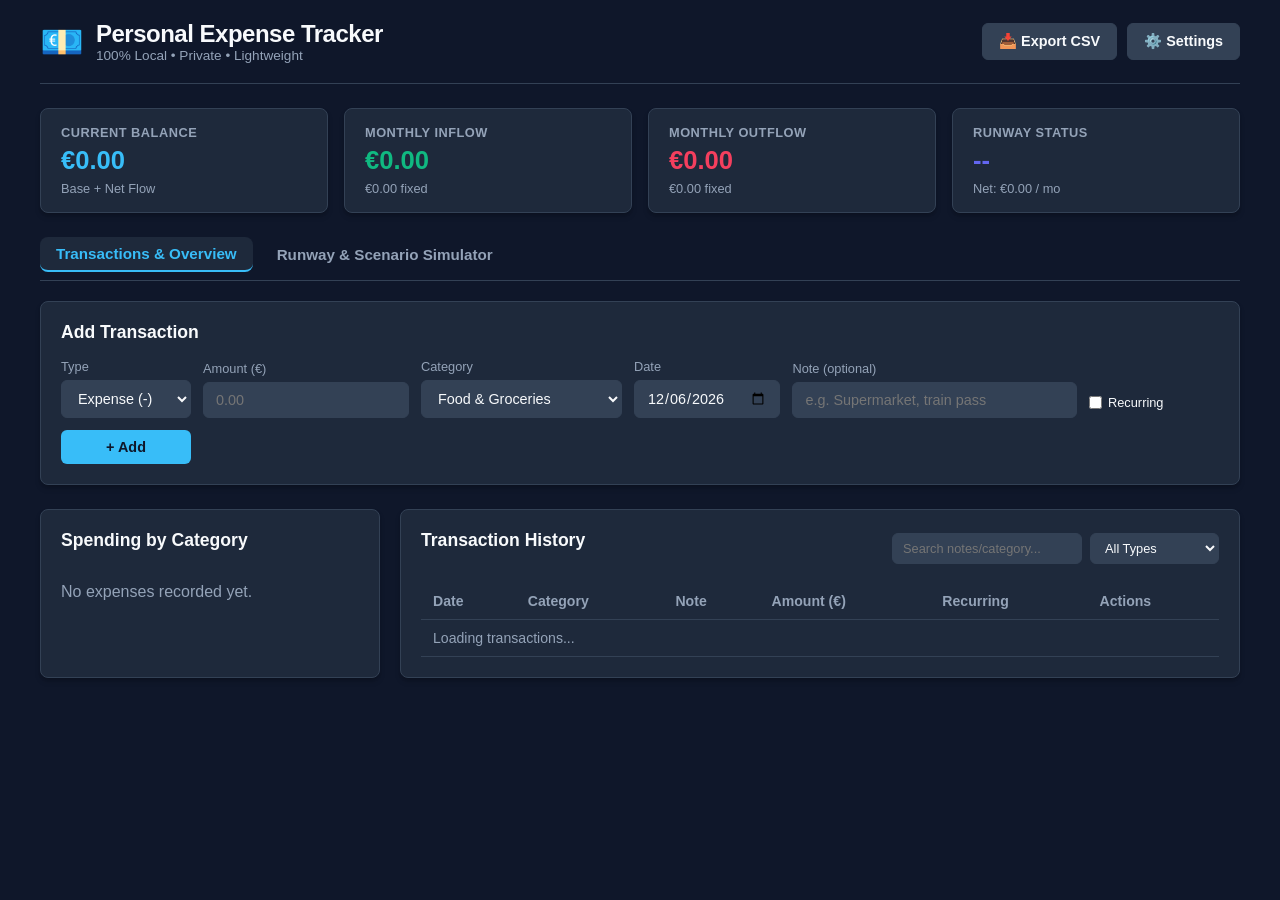
==== web/index.html @ 56f8baec "feat(ui): complete responsive single-page web app with scenario sliders and canvas charts" ====
<!DOCTYPE html>
<html lang="en">
<head>
  <meta charset="UTF-8">
  <meta name="viewport" content="width=device-width, initial-scale=1.0">
  <title>Personal Expense Tracker</title>
  <link rel="stylesheet" href="style.css">
</head>
<body>
  <div class="app-layout">
    <!-- Header -->
    <header class="app-header">
      <div class="logo-area">
        <span class="logo-icon">💶</span>
        <div>
          <h1>Personal Expense Tracker</h1>
          <p class="subtitle">100% Local • Private • Lightweight</p>
        </div>
      </div>
      <div class="header-actions">
        <button id="btn-export-csv" class="btn btn-secondary" title="Export transactions to CSV">📥 Export CSV</button>
        <button id="btn-settings-modal" class="btn btn-secondary" title="Initial balance and preferences">⚙️ Settings</button>
      </div>
    </header>

    <!-- Top KPI Cards -->
    <section class="kpi-grid">
      <div class="kpi-card">
        <div class="kpi-label">Current Balance</div>
        <div id="kpi-current-balance" class="kpi-value text-primary">€0.00</div>
        <div class="kpi-hint">Base + Net Flow</div>
      </div>
      <div class="kpi-card">
        <div class="kpi-label">Monthly Inflow</div>
        <div id="kpi-monthly-income" class="kpi-value text-success">€0.00</div>
        <div class="kpi-hint"><span id="kpi-recurring-income">€0.00</span> fixed</div>
      </div>
      <div class="kpi-card">
        <div class="kpi-label">Monthly Outflow</div>
        <div id="kpi-monthly-expense" class="kpi-value text-danger">€0.00</div>
        <div class="kpi-hint"><span id="kpi-recurring-expense">€0.00</span> fixed</div>
      </div>
      <div class="kpi-card">
        <div class="kpi-label">Runway Status</div>
        <div id="kpi-runway" class="kpi-value text-info">--</div>
        <div class="kpi-hint" id="kpi-net-flow">Net: €0.00 / mo</div>
      </div>
    </section>

    <!-- Navigation Tabs -->
    <nav class="nav-tabs">
      <button class="tab-btn active" data-tab="tab-ledger">Transactions & Overview</button>
      <button class="tab-btn" data-tab="tab-scenarios">Runway & Scenario Simulator</button>
    </nav>

    <!-- Tab 1: Ledger & Overview -->
    <main id="tab-ledger" class="tab-content active">
      <!-- Quick Add Form -->
      <section class="card quick-add-card">
        <h3>Add Transaction</h3>
        <form id="form-add-transaction" class="quick-add-form">
          <div class="form-group">
            <label for="tx-type">Type</label>
            <select id="tx-type" required>
              <option value="expense">Expense (-)</option>
              <option value="income">Income (+)</option>
            </select>
          </div>
          <div class="form-group">
            <label for="tx-amount">Amount (€)</label>
            <input type="number" id="tx-amount" step="0.01" min="0.01" placeholder="0.00" required>
          </div>
          <div class="form-group">
            <label for="tx-category">Category</label>
            <select id="tx-category" required>
              <option value="Food & Groceries">Food & Groceries</option>
              <option value="Housing & Rent">Housing & Rent</option>
              <option value="Utilities & Bills">Utilities & Bills</option>
              <option value="Transport & Mobility">Transport & Mobility</option>
              <option value="Leisure & Entertainment">Leisure & Entertainment</option>
              <option value="Health & Personal Care">Health & Personal Care</option>
              <option value="Shopping & Gadgets">Shopping & Gadgets</option>
              <option value="Salary & Wages">Salary & Wages</option>
              <option value="Side Income">Side Income</option>
              <option value="Other">Other</option>
            </select>
          </div>
          <div class="form-group">
            <label for="tx-date">Date</label>
            <input type="date" id="tx-date" required>
          </div>
          <div class="form-group flex-2">
            <label for="tx-note">Note (optional)</label>
            <input type="text" id="tx-note" placeholder="e.g. Supermarket, train pass">
          </div>
          <div class="form-group checkbox-group">
            <label for="tx-recurring">
              <input type="checkbox" id="tx-recurring"> Recurring
            </label>
          </div>
          <div class="form-group form-actions">
            <button type="submit" class="btn btn-primary">+ Add</button>
          </div>
        </form>
      </section>

      <!-- Visual Breakdown & Search -->
      <div class="dashboard-split">
        <section class="card breakdown-section">
          <div class="card-header">
            <h3>Spending by Category</h3>
          </div>
          <div id="category-bars" class="category-bars-container">
            <p class="text-muted">No expenses recorded yet.</p>
          </div>
        </section>

        <section class="card transactions-section">
          <div class="card-header flex-between">
            <h3>Transaction History</h3>
            <div class="table-filters">
              <input type="text" id="filter-search" placeholder="Search notes/category...">
              <select id="filter-type">
                <option value="">All Types</option>
                <option value="expense">Expenses Only</option>
                <option value="income">Income Only</option>
              </select>
            </div>
          </div>
          <div class="table-responsive">
            <table class="data-table">
              <thead>
                <tr>
                  <th>Date</th>
                  <th>Category</th>
                  <th>Note</th>
                  <th>Amount (€)</th>
                  <th>Recurring</th>
                  <th>Actions</th>
                </tr>
              </thead>
              <tbody id="transactions-table-body">
                <tr><td colspan="6" class="text-center text-muted">Loading transactions...</td></tr>
              </tbody>
            </table>
          </div>
        </section>
      </div>
    </main>

    <!-- Tab 2: Scenario & Prediction Simulator -->
    <main id="tab-scenarios" class="tab-content">
      <div class="scenario-layout">
        <!-- Controls Column -->
        <section class="card scenario-controls">
          <h3>Scenario "What-If" Controls</h3>
          <p class="text-muted font-sm">Tweak variables to see how your runway and future net worth respond over time.</p>

          <div class="control-box">
            <div class="slider-header">
              <label for="slider-income">Income Change: <span id="val-income" class="badge">0%</span></label>
            </div>
            <input type="range" id="slider-income" min="-50" max="50" step="5" value="0">
            <span class="range-hint">-50% (Job loss/cut) to +50% (Raise/Side project)</span>
          </div>

          <div class="control-box">
            <div class="slider-header">
              <label for="slider-fixed">Fixed Cost Adjustment: <span id="val-fixed" class="badge">€0</span></label>
            </div>
            <input type="range" id="slider-fixed" min="-500" max="1000" step="50" value="0">
            <span class="range-hint">-€500 (cheaper flat) to +€1,000 (rent rise/extra loans)</span>
          </div>

          <div class="control-box">
            <div class="slider-header">
              <label for="slider-variable">Discretionary Spending Change: <span id="val-variable" class="badge">0%</span></label>
            </div>
            <input type="range" id="slider-variable" min="-100" max="100" step="10" value="0">
            <span class="range-hint">-100% (monk mode austerity) to +100% (lifestyle inflation)</span>
          </div>

          <div class="scenario-actions">
            <button id="btn-reset-scenarios" class="btn btn-secondary">↺ Reset Sliders</button>
          </div>
        </section>

        <!-- Projection Results Column -->
        <section class="card scenario-results">
          <h3>Future Balance Projections</h3>
          <div class="projection-cards">
            <div class="proj-card">
              <span class="proj-title">In 3 Months</span>
              <span id="proj-3m" class="proj-value">€0.00</span>
              <span id="proj-3m-delta" class="proj-delta font-sm"></span>
            </div>
            <div class="proj-card">
              <span class="proj-title">In 6 Months</span>
              <span id="proj-6m" class="proj-value">€0.00</span>
              <span id="proj-6m-delta" class="proj-delta font-sm"></span>
            </div>
            <div class="proj-card highlight">
              <span class="proj-title">In 12 Months</span>
              <span id="proj-12m" class="proj-value">€0.00</span>
              <span id="proj-12m-delta" class="proj-delta font-sm"></span>
            </div>
          </div>

          <div class="runway-insight-box">
            <h4>💡 Financial Insight</h4>
            <div id="scenario-insight-text" class="insight-text">
              Adjust sliders on the left to simulate personal scenarios.
            </div>
          </div>

          <!-- Pure Canvas Chart -->
          <div class="chart-container">
            <h4>12-Month Trajectory: Baseline vs. Scenario</h4>
            <canvas id="scenario-chart" width="700" height="260"></canvas>
            <div class="chart-legend">
              <span class="legend-item"><span class="legend-color baseline-color"></span> Baseline Forecast</span>
              <span class="legend-item"><span class="legend-color scenario-color"></span> Scenario Simulation</span>
            </div>
          </div>
        </section>
      </div>
    </main>

    <!-- Settings Modal -->
    <div id="modal-settings" class="modal-backdrop hidden">
      <div class="modal-dialog">
        <div class="modal-header">
          <h3>Personal Settings & Starting Balance</h3>
          <button id="btn-close-settings" class="btn-close">×</button>
        </div>
        <div class="modal-body">
          <form id="form-settings">
            <div class="form-group mb-3">
              <label for="setting-start-balance">Starting Bank / Cash Balance (€)</label>
              <input type="number" id="setting-start-balance" step="0.01" placeholder="0.00">
              <small class="text-muted">The initial balance you started tracking with.</small>
            </div>
            <div class="form-group mb-3">
              <label for="setting-target-reserve">Target Emergency Reserve (€)</label>
              <input type="number" id="setting-target-reserve" step="100" placeholder="5000.00">
              <small class="text-muted">Target safety cushion amount.</small>
            </div>
            <div class="modal-footer">
              <button type="button" id="btn-cancel-settings" class="btn btn-secondary">Cancel</button>
              <button type="submit" class="btn btn-primary">Save Settings</button>
            </div>
          </form>
        </div>
      </div>
    </div>

    <!-- Edit Transaction Modal -->
    <div id="modal-edit" class="modal-backdrop hidden">
      <div class="modal-dialog">
        <div class="modal-header">
          <h3>Edit Transaction</h3>
          <button id="btn-close-edit" class="btn-close">×</button>
        </div>
        <div class="modal-body">
          <form id="form-edit-transaction">
            <input type="hidden" id="edit-id">
            <div class="form-group mb-3">
              <label for="edit-type">Type</label>
              <select id="edit-type" required>
                <option value="expense">Expense (-)</option>
                <option value="income">Income (+)</option>
              </select>
            </div>
            <div class="form-group mb-3">
              <label for="edit-amount">Amount (€)</label>
              <input type="number" id="edit-amount" step="0.01" min="0.01" required>
            </div>
            <div class="form-group mb-3">
              <label for="edit-category">Category</label>
              <select id="edit-category" required>
                <option value="Food & Groceries">Food & Groceries</option>
                <option value="Housing & Rent">Housing & Rent</option>
                <option value="Utilities & Bills">Utilities & Bills</option>
                <option value="Transport & Mobility">Transport & Mobility</option>
                <option value="Leisure & Entertainment">Leisure & Entertainment</option>
                <option value="Health & Personal Care">Health & Personal Care</option>
                <option value="Shopping & Gadgets">Shopping & Gadgets</option>
                <option value="Salary & Wages">Salary & Wages</option>
                <option value="Side Income">Side Income</option>
                <option value="Other">Other</option>
              </select>
            </div>
            <div class="form-group mb-3">
              <label for="edit-date">Date</label>
              <input type="date" id="edit-date" required>
            </div>
            <div class="form-group mb-3">
              <label for="edit-note">Note</label>
              <input type="text" id="edit-note">
            </div>
            <div class="form-group mb-3">
              <label for="edit-recurring">
                <input type="checkbox" id="edit-recurring"> Recurring monthly item
              </label>
            </div>
            <div class="modal-footer">
              <button type="button" id="btn-cancel-edit" class="btn btn-secondary">Cancel</button>
              <button type="submit" class="btn btn-primary">Save Changes</button>
            </div>
          </form>
        </div>
      </div>
    </div>
  </div>

  <script src="app.js"></script>
</body>
</html>
---- web/style.css ----
:root {
  --bg-primary: #0f172a;
  --bg-card: #1e293b;
  --bg-input: #334155;
  --border-color: #334155;
  --text-main: #f8fafc;
  --text-muted: #94a3b8;
  --accent-primary: #38bdf8;
  --accent-hover: #0284c7;
  --color-success: #10b981;
  --color-danger: #f43f5e;
  --color-warning: #f59e0b;
  --color-info: #6366f1;
  --radius: 8px;
  --shadow: 0 4px 6px -1px rgba(0, 0, 0, 0.2), 0 2px 4px -2px rgba(0, 0, 0, 0.2);
}

* {
  box-sizing: border-box;
  margin: 0;
  padding: 0;
  font-family: -apple-system, BlinkMacSystemFont, "Segoe UI", Roboto, Helvetica, Arial, sans-serif;
}

body {
  background-color: var(--bg-primary);
  color: var(--text-main);
  min-height: 100vh;
  padding: 20px;
}

.app-layout {
  max-width: 1200px;
  margin: 0 auto;
}

/* Header */
.app-header {
  display: flex;
  justify-content: space-between;
  align-items: center;
  padding-bottom: 20px;
  border-bottom: 1px solid var(--border-color);
  margin-bottom: 24px;
}

.logo-area {
  display: flex;
  align-items: center;
  gap: 12px;
}

.logo-icon {
  font-size: 2.2rem;
}

.app-header h1 {
  font-size: 1.5rem;
  font-weight: 700;
  letter-spacing: -0.5px;
}

.subtitle {
  font-size: 0.85rem;
  color: var(--text-muted);
}

.header-actions {
  display: flex;
  gap: 10px;
}

/* KPI Cards */
.kpi-grid {
  display: grid;
  grid-template-columns: repeat(auto-fit, minmax(220px, 1fr));
  gap: 16px;
  margin-bottom: 24px;
}

.kpi-card {
  background: var(--bg-card);
  padding: 16px 20px;
  border-radius: var(--radius);
  border: 1px solid var(--border-color);
  box-shadow: var(--shadow);
}

.kpi-label {
  font-size: 0.8rem;
  text-transform: uppercase;
  color: var(--text-muted);
  font-weight: 600;
  letter-spacing: 0.5px;
}

.kpi-value {
  font-size: 1.6rem;
  font-weight: 700;
  margin: 6px 0;
}

.kpi-hint {
  font-size: 0.8rem;
  color: var(--text-muted);
}

/* Navigation Tabs */
.nav-tabs {
  display: flex;
  gap: 8px;
  margin-bottom: 20px;
  border-bottom: 1px solid var(--border-color);
  padding-bottom: 8px;
}

.tab-btn {
  background: transparent;
  border: none;
  color: var(--text-muted);
  font-size: 0.95rem;
  font-weight: 600;
  padding: 8px 16px;
  cursor: pointer;
  border-radius: var(--radius);
  transition: all 0.2s ease;
}

.tab-btn:hover {
  color: var(--text-main);
  background: var(--bg-card);
}

.tab-btn.active {
  color: var(--accent-primary);
  background: var(--bg-card);
  border-bottom: 2px solid var(--accent-primary);
}

.tab-content {
  display: none;
}

.tab-content.active {
  display: block;
}

/* Cards & Layout */
.card {
  background: var(--bg-card);
  border-radius: var(--radius);
  border: 1px solid var(--border-color);
  padding: 20px;
  margin-bottom: 24px;
  box-shadow: var(--shadow);
}

.card h3 {
  font-size: 1.1rem;
  margin-bottom: 16px;
}

/* Form Styles */
.quick-add-form {
  display: flex;
  flex-wrap: wrap;
  gap: 12px;
  align-items: flex-end;
}

.form-group {
  display: flex;
  flex-direction: column;
  gap: 6px;
  min-width: 130px;
}

.form-group.flex-2 {
  flex: 2;
  min-width: 200px;
}

.form-group label {
  font-size: 0.8rem;
  color: var(--text-muted);
  font-weight: 500;
}

input, select {
  background: var(--bg-input);
  border: 1px solid var(--border-color);
  color: var(--text-main);
  padding: 9px 12px;
  border-radius: 6px;
  font-size: 0.9rem;
  outline: none;
}

input:focus, select:focus {
  border-color: var(--accent-primary);
}

.checkbox-group {
  justify-content: center;
  padding-bottom: 8px;
}

.checkbox-group label {
  cursor: pointer;
  display: flex;
  align-items: center;
  gap: 6px;
  color: var(--text-main);
}

/* Buttons */
.btn {
  padding: 9px 16px;
  border-radius: 6px;
  font-weight: 600;
  font-size: 0.9rem;
  border: none;
  cursor: pointer;
  transition: all 0.15s ease;
}

.btn-primary {
  background: var(--accent-primary);
  color: #0f172a;
}

.btn-primary:hover {
  background: var(--accent-hover);
  color: #fff;
}

.btn-secondary {
  background: var(--bg-input);
  color: var(--text-main);
  border: 1px solid var(--border-color);
}

.btn-secondary:hover {
  background: #475569;
}

.btn-danger-sm {
  background: rgba(244, 63, 94, 0.15);
  color: var(--color-danger);
  border: 1px solid rgba(244, 63, 94, 0.3);
  padding: 4px 8px;
  font-size: 0.75rem;
  border-radius: 4px;
}

.btn-danger-sm:hover {
  background: var(--color-danger);
  color: #fff;
}

.btn-edit-sm {
  background: rgba(56, 189, 248, 0.15);
  color: var(--accent-primary);
  border: 1px solid rgba(56, 189, 248, 0.3);
  padding: 4px 8px;
  font-size: 0.75rem;
  border-radius: 4px;
  margin-right: 4px;
}

.btn-edit-sm:hover {
  background: var(--accent-primary);
  color: #0f172a;
}

/* Split layout */
.dashboard-split {
  display: grid;
  grid-template-columns: 340px 1fr;
  gap: 20px;
}

@media (max-width: 900px) {
  .dashboard-split {
    grid-template-columns: 1fr;
  }
}

.card-header {
  display: flex;
  align-items: center;
  justify-content: space-between;
  margin-bottom: 16px;
}

.table-filters {
  display: flex;
  gap: 8px;
}

.table-filters input, .table-filters select {
  font-size: 0.8rem;
  padding: 6px 10px;
}

/* Data Table */
.table-responsive {
  overflow-x: auto;
  max-height: 440px;
}

.data-table {
  width: 100%;
  border-collapse: collapse;
  font-size: 0.88rem;
}

.data-table th, .data-table td {
  padding: 10px 12px;
  text-align: left;
  border-bottom: 1px solid var(--border-color);
}

.data-table th {
  color: var(--text-muted);
  font-weight: 600;
  position: sticky;
  top: 0;
  background: var(--bg-card);
}

.category-badge {
  background: rgba(255, 255, 255, 0.08);
  padding: 2px 8px;
  border-radius: 12px;
  font-size: 0.78rem;
}

/* Category Progress Bars */
.category-bars-container {
  display: flex;
  flex-direction: column;
  gap: 12px;
}

.cat-bar-item {
  display: flex;
  flex-direction: column;
  gap: 4px;
}

.cat-bar-header {
  display: flex;
  justify-content: space-between;
  font-size: 0.82rem;
}

.cat-progress-bg {
  width: 100%;
  height: 8px;
  background: var(--bg-input);
  border-radius: 4px;
  overflow: hidden;
}

.cat-progress-fill {
  height: 100%;
  background: var(--accent-primary);
  border-radius: 4px;
}

/* Scenarios Tab */
.scenario-layout {
  display: grid;
  grid-template-columns: 360px 1fr;
  gap: 20px;
}

@media (max-width: 900px) {
  .scenario-layout {
    grid-template-columns: 1fr;
  }
}

.control-box {
  margin-bottom: 20px;
}

.slider-header {
  display: flex;
  justify-content: space-between;
  margin-bottom: 6px;
  font-size: 0.85rem;
}

.control-box input[type="range"] {
  width: 100%;
  cursor: pointer;
}

.range-hint {
  font-size: 0.75rem;
  color: var(--text-muted);
}

.badge {
  background: var(--accent-primary);
  color: #0f172a;
  padding: 2px 8px;
  border-radius: 10px;
  font-weight: bold;
}

.projection-cards {
  display: grid;
  grid-template-columns: repeat(3, 1fr);
  gap: 14px;
  margin-bottom: 20px;
}

.proj-card {
  background: var(--bg-input);
  padding: 14px;
  border-radius: var(--radius);
  display: flex;
  flex-direction: column;
  gap: 4px;
  text-align: center;
}

.proj-card.highlight {
  border: 1px solid var(--accent-primary);
}

.proj-title {
  font-size: 0.8rem;
  color: var(--text-muted);
  text-transform: uppercase;
}

.proj-value {
  font-size: 1.3rem;
  font-weight: 700;
}

.runway-insight-box {
  background: rgba(99, 102, 241, 0.1);
  border: 1px solid rgba(99, 102, 241, 0.3);
  padding: 14px;
  border-radius: var(--radius);
  margin-bottom: 20px;
}

.runway-insight-box h4 {
  font-size: 0.9rem;
  margin-bottom: 6px;
  color: var(--accent-primary);
}

.insight-text {
  font-size: 0.88rem;
  line-height: 1.4;
}

.chart-container {
  background: var(--bg-input);
  border-radius: var(--radius);
  padding: 16px;
  text-align: center;
}

.chart-legend {
  display: flex;
  justify-content: center;
  gap: 20px;
  margin-top: 10px;
  font-size: 0.82rem;
}

.legend-item {
  display: flex;
  align-items: center;
  gap: 6px;
}

.legend-color {
  width: 12px;
  height: 12px;
  border-radius: 2px;
}

.baseline-color {
  background: #94a3b8;
}

.scenario-color {
  background: var(--accent-primary);
}

/* Modals */
.modal-backdrop {
  position: fixed;
  inset: 0;
  background: rgba(0, 0, 0, 0.7);
  display: flex;
  align-items: center;
  justify-content: center;
  z-index: 100;
}

.modal-backdrop.hidden {
  display: none;
}

.modal-dialog {
  background: var(--bg-card);
  width: 100%;
  max-width: 460px;
  border-radius: var(--radius);
  border: 1px solid var(--border-color);
  padding: 24px;
}

.modal-header {
  display: flex;
  justify-content: space-between;
  align-items: center;
  margin-bottom: 16px;
}

.btn-close {
  background: transparent;
  border: none;
  font-size: 1.5rem;
  color: var(--text-muted);
  cursor: pointer;
}

.mb-3 {
  margin-bottom: 14px;
}

.modal-footer {
  display: flex;
  justify-content: flex-end;
  gap: 10px;
  margin-top: 20px;
}

/* Helpers */
.text-primary { color: var(--accent-primary); }
.text-success { color: var(--color-success); }
.text-danger { color: var(--color-danger); }
.text-info { color: var(--color-info); }
.text-muted { color: var(--text-muted); }
.text-center { text-align: center; }
.font-sm { font-size: 0.82rem; }
.flex-between { display: flex; justify-content: space-between; align-items: center; }
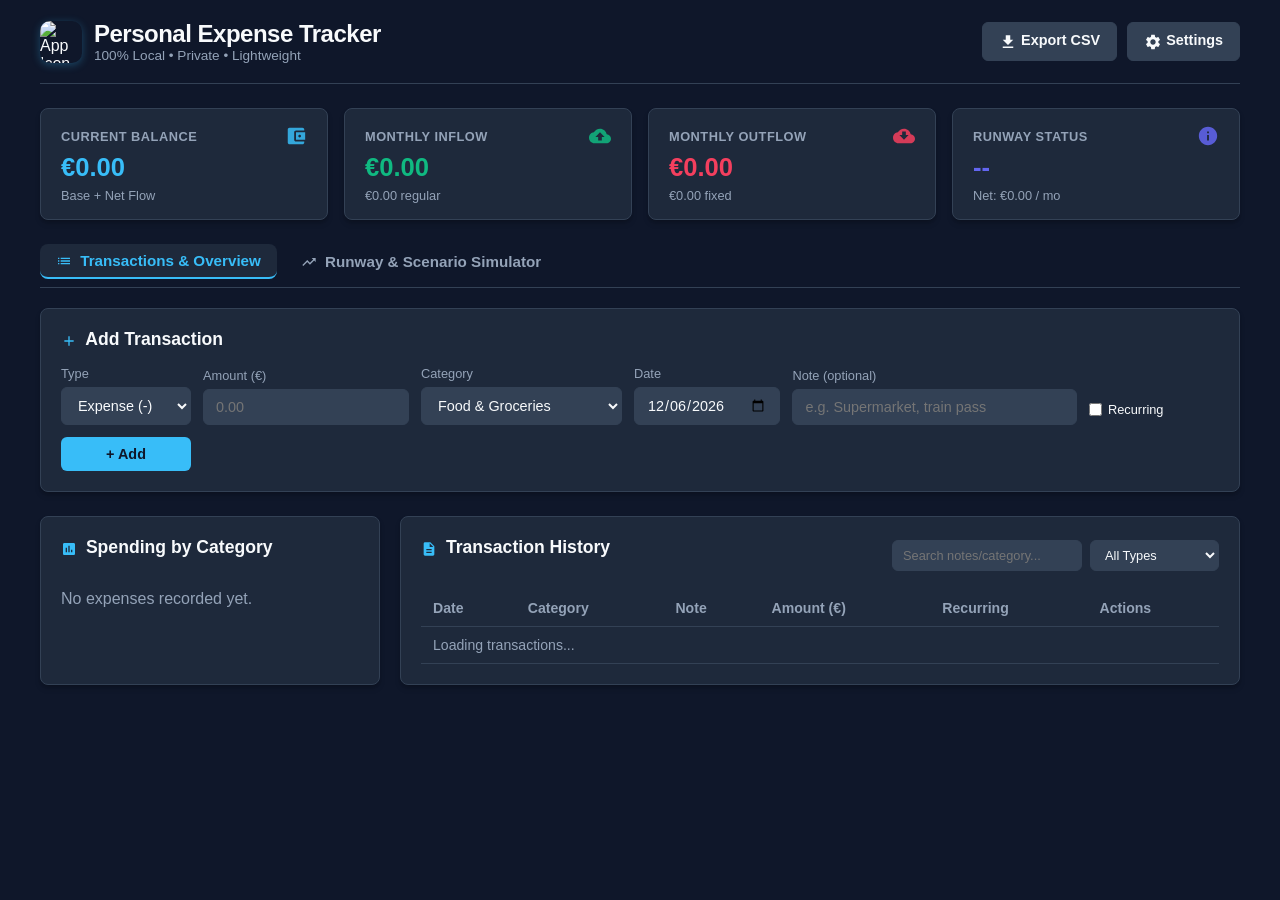
==== commit 8e864fb7: "feat(ui): add modern svg icons, branding logo, and exact salary simulation controls" ====
--- a/web/index.html
+++ b/web/index.html
@@ -4,6 +4,9 @@
   <meta charset="UTF-8">
   <meta name="viewport" content="width=device-width, initial-scale=1.0">
   <title>Personal Expense Tracker</title>
+  <link rel="icon" type="image/x-icon" href="/favicon.ico">
+  <link rel="icon" type="image/png" sizes="256x256" href="/icon.png">
+  <link rel="manifest" href="/manifest.json">
   <link rel="stylesheet" href="style.css">
 </head>
 <body>
@@ -11,37 +14,55 @@
     <!-- Header -->
     <header class="app-header">
       <div class="logo-area">
-        <span class="logo-icon">💶</span>
+        <img src="/icon.png" alt="App Icon" class="app-brand-logo">
         <div>
           <h1>Personal Expense Tracker</h1>
           <p class="subtitle">100% Local • Private • Lightweight</p>
         </div>
       </div>
       <div class="header-actions">
-        <button id="btn-export-csv" class="btn btn-secondary" title="Export transactions to CSV">📥 Export CSV</button>
-        <button id="btn-settings-modal" class="btn btn-secondary" title="Initial balance and preferences">⚙️ Settings</button>
+        <button id="btn-export-csv" class="btn btn-secondary" title="Export transactions to CSV">
+          <svg class="svg-icon" viewBox="0 0 24 24"><path fill="currentColor" d="M19 9h-4V3H9v6H5l7 7 7-7zM5 18v2h14v-2H5z"/></svg>
+          Export CSV
+        </button>
+        <button id="btn-settings-modal" class="btn btn-secondary" title="Initial balance and preferences">
+          <svg class="svg-icon" viewBox="0 0 24 24"><path fill="currentColor" d="M19.14 12.94c.04-.3.06-.61.06-.94 0-.32-.02-.64-.07-.94l2.03-1.58c.18-.14.23-.41.12-.61l-1.92-3.32c-.12-.22-.37-.29-.59-.22l-2.39.96c-.5-.38-1.03-.7-1.62-.94l-.36-2.54c-.04-.24-.24-.41-.48-.41h-3.84c-.24 0-.43.17-.47.41l-.36 2.54c-.59.24-1.13.57-1.62.94l-2.39-.96c-.22-.08-.47 0-.59.22L2.74 8.87c-.12.21-.08.47.12.61l2.03 1.58c-.05.3-.09.63-.09.94s.02.64.07.94l-2.03 1.58c-.18.14-.23.41-.12.61l1.92 3.32c.12.22.37.29.59.22l2.39-.96c.5.38 1.03.7 1.62.94l.36 2.54c.05.24.24.41.48.41h3.84c.24 0 .44-.17.47-.41l.36-2.54c.59-.24 1.13-.56 1.62-.94l2.39.96c.22.08.47 0 .59-.22l1.92-3.32c.12-.22.07-.47-.12-.61l-2.01-1.58zM12 15.6c-1.98 0-3.6-1.62-3.6-3.6s1.62-3.6 3.6-3.6 3.6 1.62 3.6 3.6-1.62 3.6-3.6 3.6z"/></svg>
+          Settings
+        </button>
       </div>
     </header>
 
     <!-- Top KPI Cards -->
     <section class="kpi-grid">
       <div class="kpi-card">
-        <div class="kpi-label">Current Balance</div>
+        <div class="kpi-top">
+          <span class="kpi-label">Current Balance</span>
+          <svg class="kpi-icon text-primary" viewBox="0 0 24 24"><path fill="currentColor" d="M21 18v1c0 1.1-.9 2-2 2H5c-1.11 0-2-.9-2-2V5c0-1.1.89-2 2-2h14c1.1 0 2 .9 2 2v1h-9c-1.11 0-2 .9-2 2v8c0 1.1.89 2 2 2h9zm-9-2h10V8H12v8zm4-2.5c-.83 0-1.5-.67-1.5-1.5s.67-1.5 1.5-1.5 1.5.67 1.5 1.5-.67 1.5-1.5 1.5z"/></svg>
+        </div>
         <div id="kpi-current-balance" class="kpi-value text-primary">€0.00</div>
         <div class="kpi-hint">Base + Net Flow</div>
       </div>
       <div class="kpi-card">
-        <div class="kpi-label">Monthly Inflow</div>
+        <div class="kpi-top">
+          <span class="kpi-label">Monthly Inflow</span>
+          <svg class="kpi-icon text-success" viewBox="0 0 24 24"><path fill="currentColor" d="M19.35 10.04C18.67 6.59 15.64 4 12 4 9.11 4 6.6 5.64 5.35 8.04 2.34 8.36 0 10.91 0 14c0 3.31 2.69 6 6 6h13c2.76 0 5-2.24 5-5 0-2.64-2.05-4.78-4.65-4.96zM14 13v4h-4v-4H7l5-5 5 5h-3z"/></svg>
+        </div>
         <div id="kpi-monthly-income" class="kpi-value text-success">€0.00</div>
-        <div class="kpi-hint"><span id="kpi-recurring-income">€0.00</span> fixed</div>
+        <div class="kpi-hint"><span id="kpi-recurring-income">€0.00</span> regular</div>
       </div>
       <div class="kpi-card">
-        <div class="kpi-label">Monthly Outflow</div>
+        <div class="kpi-top">
+          <span class="kpi-label">Monthly Outflow</span>
+          <svg class="kpi-icon text-danger" viewBox="0 0 24 24"><path fill="currentColor" d="M19.35 10.04C18.67 6.59 15.64 4 12 4 9.11 4 6.6 5.64 5.35 8.04 2.34 8.36 0 10.91 0 14c0 3.31 2.69 6 6 6h13c2.76 0 5-2.24 5-5 0-2.64-2.05-4.78-4.65-4.96zM10 11V7h4v4h3l-5 5-5-5h3z"/></svg>
+        </div>
         <div id="kpi-monthly-expense" class="kpi-value text-danger">€0.00</div>
         <div class="kpi-hint"><span id="kpi-recurring-expense">€0.00</span> fixed</div>
       </div>
       <div class="kpi-card">
-        <div class="kpi-label">Runway Status</div>
+        <div class="kpi-top">
+          <span class="kpi-label">Runway Status</span>
+          <svg class="kpi-icon text-info" viewBox="0 0 24 24"><path fill="currentColor" d="M12 2C6.48 2 2 6.48 2 12s4.48 10 10 10 10-4.48 10-10S17.52 2 12 2zm1 15h-2v-6h2v6zm0-8h-2V7h2v2z"/></svg>
+        </div>
         <div id="kpi-runway" class="kpi-value text-info">--</div>
         <div class="kpi-hint" id="kpi-net-flow">Net: €0.00 / mo</div>
       </div>
@@ -49,15 +70,24 @@
 
     <!-- Navigation Tabs -->
     <nav class="nav-tabs">
-      <button class="tab-btn active" data-tab="tab-ledger">Transactions & Overview</button>
-      <button class="tab-btn" data-tab="tab-scenarios">Runway & Scenario Simulator</button>
+      <button class="tab-btn active" data-tab="tab-ledger">
+        <svg class="svg-icon-sm" viewBox="0 0 24 24"><path fill="currentColor" d="M3 13h2v-2H3v2zm0 4h2v-2H3v2zm0-8h2V7H3v2zm4 4h14v-2H7v2zm0 4h14v-2H7v2zM7 7v2h14V7H7z"/></svg>
+        Transactions & Overview
+      </button>
+      <button class="tab-btn" data-tab="tab-scenarios">
+        <svg class="svg-icon-sm" viewBox="0 0 24 24"><path fill="currentColor" d="M16 6l2.29 2.29-4.88 4.88-4-4L2 16.59 3.41 18l6-6 4 4 6.3-6.29L22 12V6z"/></svg>
+        Runway & Scenario Simulator
+      </button>
     </nav>
 
     <!-- Tab 1: Ledger & Overview -->
     <main id="tab-ledger" class="tab-content active">
       <!-- Quick Add Form -->
       <section class="card quick-add-card">
-        <h3>Add Transaction</h3>
+        <h3>
+          <svg class="svg-icon-sm text-primary" viewBox="0 0 24 24"><path fill="currentColor" d="M19 13h-6v6h-2v-6H5v-2h6V5h2v6h6v2z"/></svg>
+          Add Transaction
+        </h3>
         <form id="form-add-transaction" class="quick-add-form">
           <div class="form-group">
             <label for="tx-type">Type</label>
@@ -108,7 +138,10 @@
       <div class="dashboard-split">
         <section class="card breakdown-section">
           <div class="card-header">
-            <h3>Spending by Category</h3>
+            <h3>
+              <svg class="svg-icon-sm text-primary" viewBox="0 0 24 24"><path fill="currentColor" d="M19 3H5c-1.1 0-2 .9-2 2v14c0 1.1.9 2 2 2h14c1.1 0 2-.9 2-2V5c0-1.1-.9-2-2-2zM9 17H7v-7h2v7zm4 0h-2V7h2v10zm4 0h-2v-4h2v4z"/></svg>
+              Spending by Category
+            </h3>
           </div>
           <div id="category-bars" class="category-bars-container">
             <p class="text-muted">No expenses recorded yet.</p>
@@ -117,7 +150,10 @@
 
         <section class="card transactions-section">
           <div class="card-header flex-between">
-            <h3>Transaction History</h3>
+            <h3>
+              <svg class="svg-icon-sm text-primary" viewBox="0 0 24 24"><path fill="currentColor" d="M14 2H6c-1.1 0-1.99.9-1.99 2L4 20c0 1.1.89 2 1.99 2H18c1.1 0 2-.9 2-2V8l-6-6zm2 16H8v-2h8v2zm0-4H8v-2h8v2zm-3-5V3.5L18.5 9H13z"/></svg>
+              Transaction History
+            </h3>
             <div class="table-filters">
               <input type="text" id="filter-search" placeholder="Search notes/category...">
               <select id="filter-type">
@@ -153,15 +189,25 @@
       <div class="scenario-layout">
         <!-- Controls Column -->
         <section class="card scenario-controls">
-          <h3>Scenario "What-If" Controls</h3>
-          <p class="text-muted font-sm">Tweak variables to see how your runway and future net worth respond over time.</p>
-
+          <h3>
+            <svg class="svg-icon-sm text-primary" viewBox="0 0 24 24"><path fill="currentColor" d="M3 17v2h6v-2H3zM3 5v2h10V5H3zm10 16v-2h8v-2h-8v-2h-2v6h2zM7 9v2H3v2h4v2h2V9H7zm14 4v-2H11v2h10zm-6-4h2V7h4V5h-4V3h-2v6z"/></svg>
+            Scenario "What-If" Controls
+          </h3>
+          <p class="text-muted font-sm">Simulate exact salary amounts and cost changes to predict your 12-month runway and savings.</p>
+
+          <!-- Exact Salary Input & Slider -->
           <div class="control-box">
             <div class="slider-header">
-              <label for="slider-income">Income Change: <span id="val-income" class="badge">0%</span></label>
-            </div>
-            <input type="range" id="slider-income" min="-50" max="50" step="5" value="0">
-            <span class="range-hint">-50% (Job loss/cut) to +50% (Raise/Side project)</span>
+              <label for="input-exact-salary">Target Monthly Salary (€):</label>
+              <span id="badge-salary-delta" class="badge">€0 / mo</span>
+            </div>
+            <div class="salary-input-row">
+              <input type="number" id="input-exact-salary" min="0" max="25000" step="50" placeholder="e.g. 3500">
+            </div>
+            <input type="range" id="slider-salary" min="0" max="10000" step="50" value="0">
+            <div class="baseline-note">
+              Baseline salary: <strong id="lbl-base-salary">€0.00</strong> / month
+            </div>
           </div>
 
           <div class="control-box">
@@ -169,7 +215,7 @@
               <label for="slider-fixed">Fixed Cost Adjustment: <span id="val-fixed" class="badge">€0</span></label>
             </div>
             <input type="range" id="slider-fixed" min="-500" max="1000" step="50" value="0">
-            <span class="range-hint">-€500 (cheaper flat) to +€1,000 (rent rise/extra loans)</span>
+            <span class="range-hint">-€500 (cheaper rent) to +€1,000 (rent rise / loan)</span>
           </div>
 
           <div class="control-box">
@@ -181,7 +227,7 @@
           </div>
 
           <div class="scenario-actions">
-            <button id="btn-reset-scenarios" class="btn btn-secondary">↺ Reset Sliders</button>
+            <button id="btn-reset-scenarios" class="btn btn-secondary">↺ Reset to Baseline</button>
           </div>
         </section>
 
@@ -209,7 +255,7 @@
           <div class="runway-insight-box">
             <h4>💡 Financial Insight</h4>
             <div id="scenario-insight-text" class="insight-text">
-              Adjust sliders on the left to simulate personal scenarios.
+              Adjust your target monthly salary on the left to see live runway changes.
             </div>
           </div>
 
--- a/web/style.css
+++ b/web/style.css
@@ -50,8 +50,54 @@
   gap: 12px;
 }
 
-.logo-icon {
-  font-size: 2.2rem;
+.app-brand-logo {
+  width: 42px;
+  height: 42px;
+  border-radius: 10px;
+  box-shadow: 0 2px 8px rgba(56, 189, 248, 0.3);
+}
+
+.svg-icon {
+  width: 18px;
+  height: 18px;
+  vertical-align: middle;
+}
+
+.svg-icon-sm {
+  width: 16px;
+  height: 16px;
+  vertical-align: text-bottom;
+  margin-right: 4px;
+}
+
+.kpi-top {
+  display: flex;
+  justify-content: space-between;
+  align-items: center;
+}
+
+.kpi-icon {
+  width: 22px;
+  height: 22px;
+  opacity: 0.85;
+}
+
+.salary-input-row {
+  margin-bottom: 8px;
+}
+
+.salary-input-row input {
+  width: 100%;
+  font-size: 1.1rem;
+  font-weight: 700;
+  color: var(--accent-primary);
+  background: var(--bg-primary);
+}
+
+.baseline-note {
+  font-size: 0.78rem;
+  color: var(--text-muted);
+  margin-top: 6px;
 }
 
 .app-header h1 {
